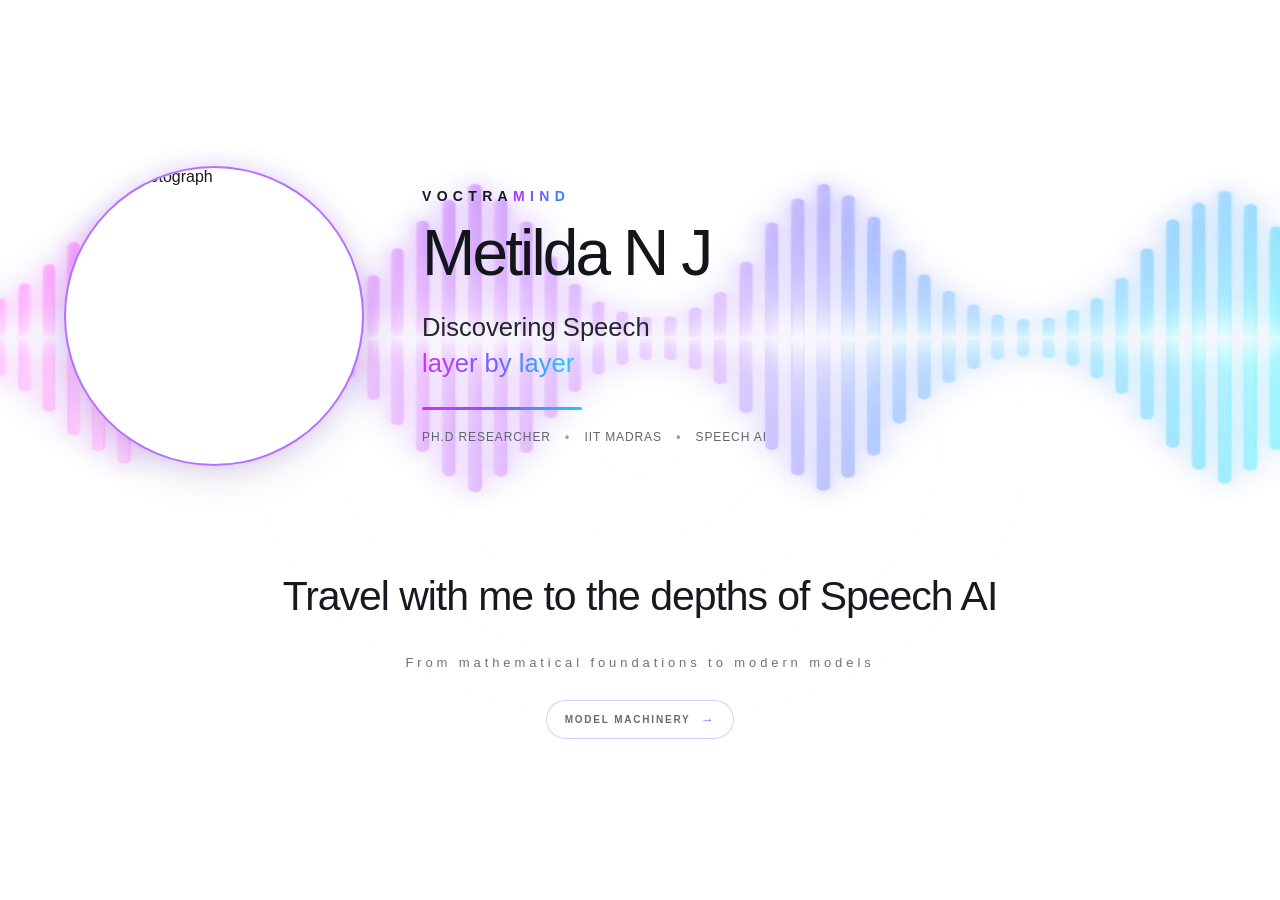
==== index.html @ 3eebdfd4 "Initial public website" ====
<!DOCTYPE html>
<html lang="en">
<head>
  <meta charset="UTF-8">
  <meta name="viewport" content="width=device-width, initial-scale=1.0">
  <title>VoctraMind — Speech AI</title>
  <link rel="stylesheet" href="style.css">
</head>

<body>
<main class="hero">

  <!-- Animated waveform background -->
  <div class="wave-layer" aria-hidden="true">
    <img src="wave_background.png" id="wave" alt="">
  </div>

  <!-- Soft white veil keeps text/portrait readable -->
  <div class="wave-soften" aria-hidden="true"></div>

  <div class="hero-content">

    <section class="identity">
      <div class="profile-frame">
        <img src="profile.jpg" alt="Profile photograph">
      </div>

      <div class="identity-copy">
        <div class="brand">VOCTRA<span>MIND</span></div>

        <h1>Metilda N J</h1>

        <p class="description">
          Discovering Speech<br>
	  <span>layer by layer</span>
          
        </p>

        <div class="gradient-line"></div>

        <p class="tags">
          PH.D RESEARCHER
          <b>•</b>
          IIT MADRAS
          <b>•</b>
          SPEECH AI
        </p>
      </div>
    </section>

    <section class="personal">
      <div class="personal-line">
        Travel with me to the depths of Speech AI <span></span>
      </div>

      <div class="roles">
        <span>From mathematical foundations to modern models</span>
      </div>

      <div class="hero-separator"></div>

    </section>

    <div class="hero-entry-buttons">
       <a href="mechanics.html" class="mechanics-button">
        MODEL MACHINERY <span>→</span>
      </a>


    </div>  

  </div>
</main>


<script src="script.js"></script>
</body>
</html>
---- style.css ----
*{box-sizing:border-box}

html,body{
  margin:0;
  min-height:100%;
  background:#fff;
}

body{
  color:#171821;
  font-family:Arial,Helvetica,sans-serif;
  overflow-x:hidden;
}

.hero{
  min-height:100vh;
  position:relative;
  overflow:hidden;
  background:#fff;
  padding:60px 0 55px;
}

/* =========================
   LIVING WAVEFORM
========================= */

.wave-layer{
  position:absolute;
  z-index:0;
  left:-9%;
  top:4%;
  width:118%;
  height:67vh;
  min-height:0;
  max-height:none;
  display:flex;
  align-items:center;
  justify-content:center;
  pointer-events:none;
  transform-origin:center center;
  will-change:transform,opacity;
}

.wave-layer img{
  display:block;

  width:100%;
  height:auto;

  max-width:none;

  transform:scaleY(0.70);
  transform-origin:center center;

  will-change:transform,filter;
}


.wave-soften{
  position:absolute;
  z-index:1;
  inset:0;
  pointer-events:none;
  background:
    radial-gradient(
      ellipse at center,
      rgba(255,255,255,.02) 0%,
      rgba(255,255,255,.00) 48%,
      rgba(255,255,255,.08) 100%
    );
}

/* =========================
   CONTENT
========================= */

.hero-content{
  width:min(1180px,90vw);
  min-height:calc(100vh - 115px);
  margin:0 auto;
  position:relative;
  z-index:5;
  display:flex;
  flex-direction:column;
  justify-content:center;
}

.identity{
  display:flex;
  align-items:center;
  gap:58px;
}

.profile-frame{
  width:300px;
  height:300px;
  flex:0 0 300px;
  border-radius:50%;
  overflow:hidden;
  background:#fff;
  border:2px solid rgba(154,57,255,.72);
  box-shadow:
    0 12px 38px rgba(55,45,110,.13),
    0 0 22px rgba(167,77,255,.20);
}

.profile-frame img{
  display:block;
  width:100%;
  height:100%;
  object-fit:cover;
  object-position:center 20%;
  border-radius:50%;
}

.identity-copy{
  max-width:700px;
}

.brand{
  margin-bottom:18px;
  font-size:14px;
  font-weight:700;
  letter-spacing:.38em;
  color:#171821;
}

.brand span{
  background:linear-gradient(90deg,#a735ff,#278fff);
  -webkit-background-clip:text;
  background-clip:text;
  color:transparent;
}

h1{
  margin:0;
  font-size:clamp(42px,5vw,68px);
  line-height:.98;
  font-weight:500;
  letter-spacing:-.045em;
  color:#14151b;
}

.description{
  margin:25px 0 0;
  font-size:clamp(20px,2vw,27px);
  line-height:1.4;
  color:#25262d;
}

.description span {
    background: linear-gradient(
        90deg,
        #d32dff,
        #6d65ff,
        #19cfff
    );

    -webkit-background-clip: text;
    background-clip: text;

    color: transparent;
}

.gradient-line{
  width:160px;
  height:3px;
  margin-top:26px;
  border-radius:3px;
  background:linear-gradient(90deg,#d32dff,#6d65ff,#19cfff);
}

.tags{
  margin:20px 0 0;
  font-size:12px;
  font-weight:500;
  letter-spacing:.075em;
  color:#62646d;
}

.tags b{
  margin:0 10px;
  color:#9a9ba3;
}

/* =========================
   PERSONAL
========================= */

.personal{
  margin-top:100px;
  text-align:center;
}

.personal-line{
  font-size:clamp(28px,3.2vw,43px);
  line-height:1.2;
  letter-spacing:-.025em;
  color:#181920;
}

.personal-line span{
  color:#f04491;
  font-size:1.15em;
}

.roles{
  display:flex;
  justify-content:center;
  align-items:center;
  gap:22px;
  margin-top:32px;
  font-size:13px;
  letter-spacing:.30em;
  color:#70727c;
}

.roles i{
  font-style:normal;
  color:#9a9ba3;
}



/* =========================
   HERO ENTRY BUTTONS
========================= */

.hero-entry-buttons{
  display:flex;
  justify-content:center;
  align-items:center;
  gap:12px;
  margin-top:30px;
}

.about-button,
.discover-button,.mechanics-button{
  display:inline-flex;
  align-items:center;
  gap:10px;

  padding:11px 18px;

  border:1px solid rgba(109,101,255,.20);
  border-radius:999px;

  background:rgba(255,255,255,.52);

  color:#686a75;
  text-decoration:none;

  font-size:10px;
  font-weight:600;
  letter-spacing:.18em;

  transition:
    color .25s ease,
    border-color .25s ease,
    box-shadow .25s ease,
    transform .25s ease;
}

.about-button span,
.discover-button span,.mechanics-button span{
  font-size:13px;

  background:linear-gradient(
    90deg,
    #d32dff,
    #6d65ff,
    #19cfff
  );

  -webkit-background-clip:text;
  background-clip:text;
  color:transparent;
}

.about-button:hover,
.discover-button:hover,.mechanics-button:hover{
  color:#555762;
  border-color:rgba(109,101,255,.38);
  box-shadow:0 0 22px rgba(109,101,255,.10);
  transform:translateY(-1px);
}

.discover-button{
  border-color:rgba(109,101,255,.30);
}
.mechanics-button{
  border-color:rgba(109,101,255,.30);
}

@media(max-width:800px){
  .hero-entry-buttons{
    flex-wrap:wrap;
    gap:10px;
  }
}



















/* =========================
   MOBILE
========================= */

@media(max-width:800px){
  .about-section{
    width:88vw;
    padding:90px 0 110px;
  }

  .about-section h2{
    margin-bottom:32px;
  }

  .about-section p{
    font-size:16px;
    line-height:1.75;
  }

  .hero{padding:40px 0 45px}

  .hero-content{
    width:90vw;
    min-height:auto;
  }

  .wave-layer{
    left:-38%;
    width:176%;
    height:55vh;
    min-height:300px;
    opacity:.7;
  }

  .identity{
    flex-direction:column;
    align-items:center;
    text-align:center;
    gap:30px;
  }

  .profile-frame{
    width:210px;
    height:210px;
    flex-basis:210px;
  }

  .identity-copy{max-width:100%}

  h1{font-size:38px}

  .gradient-line{
    margin-left:auto;
    margin-right:auto;
  }

  .tags{line-height:2}

  .personal{margin-top:75px}

  .roles{
    flex-wrap:wrap;
    gap:12px;
    letter-spacing:.20em;
  }

  .network{
    opacity:.30;
    transform:scale(.72);
  }

  .network-left{left:-55px}
  .network-right{right:-55px}
}

@media(prefers-reduced-motion:reduce){
  .wave-layer,
  .network{
    animation:none!important;
  }
}
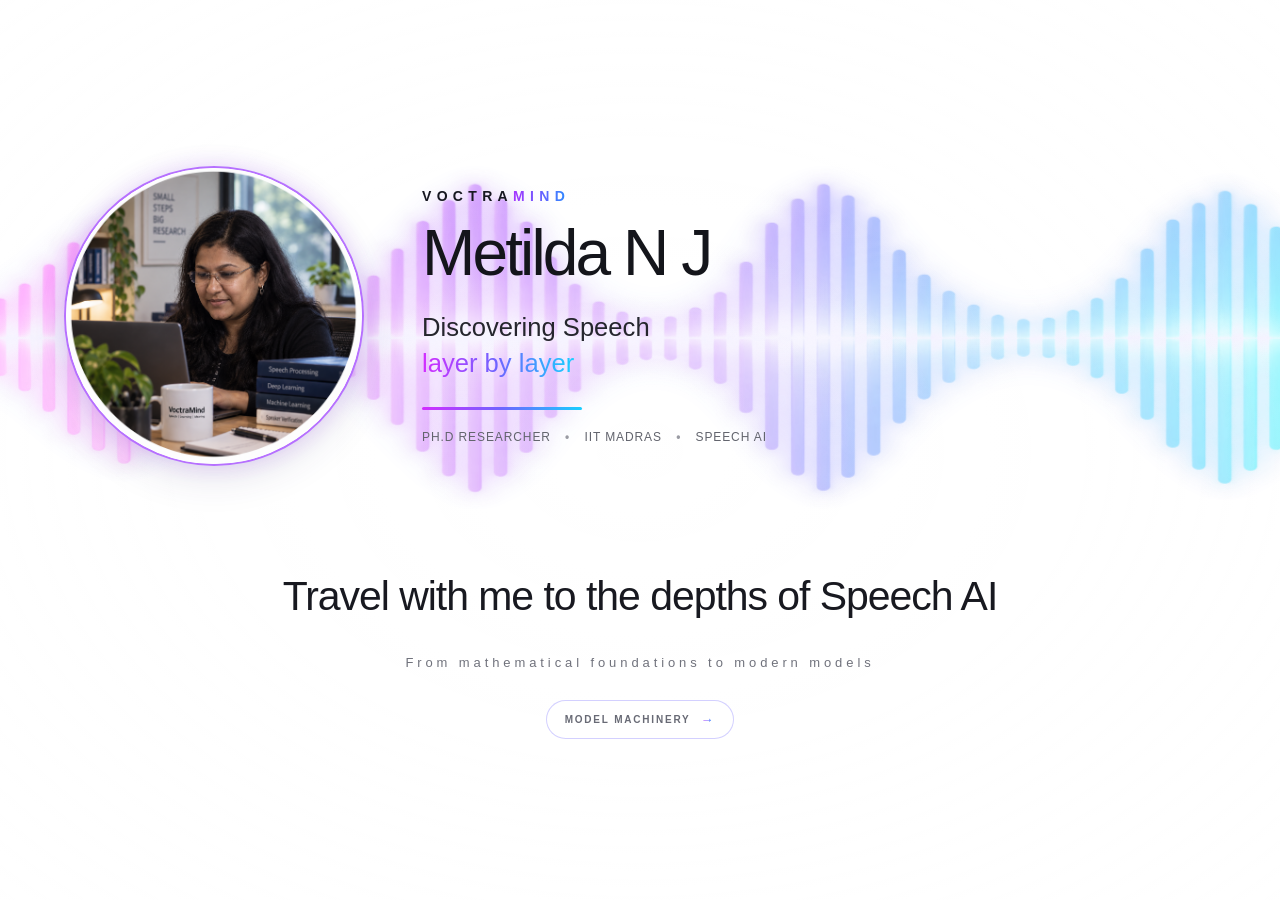
==== commit 368087ff: "my_photo_updated" ====
--- a/index.html
+++ b/index.html
@@ -22,7 +22,7 @@
 
     <section class="identity">
       <div class="profile-frame">
-        <img src="profile.jpg" alt="Profile photograph">
+        <img src="my_photo.png" alt="Profile photograph">
       </div>
 
       <div class="identity-copy">
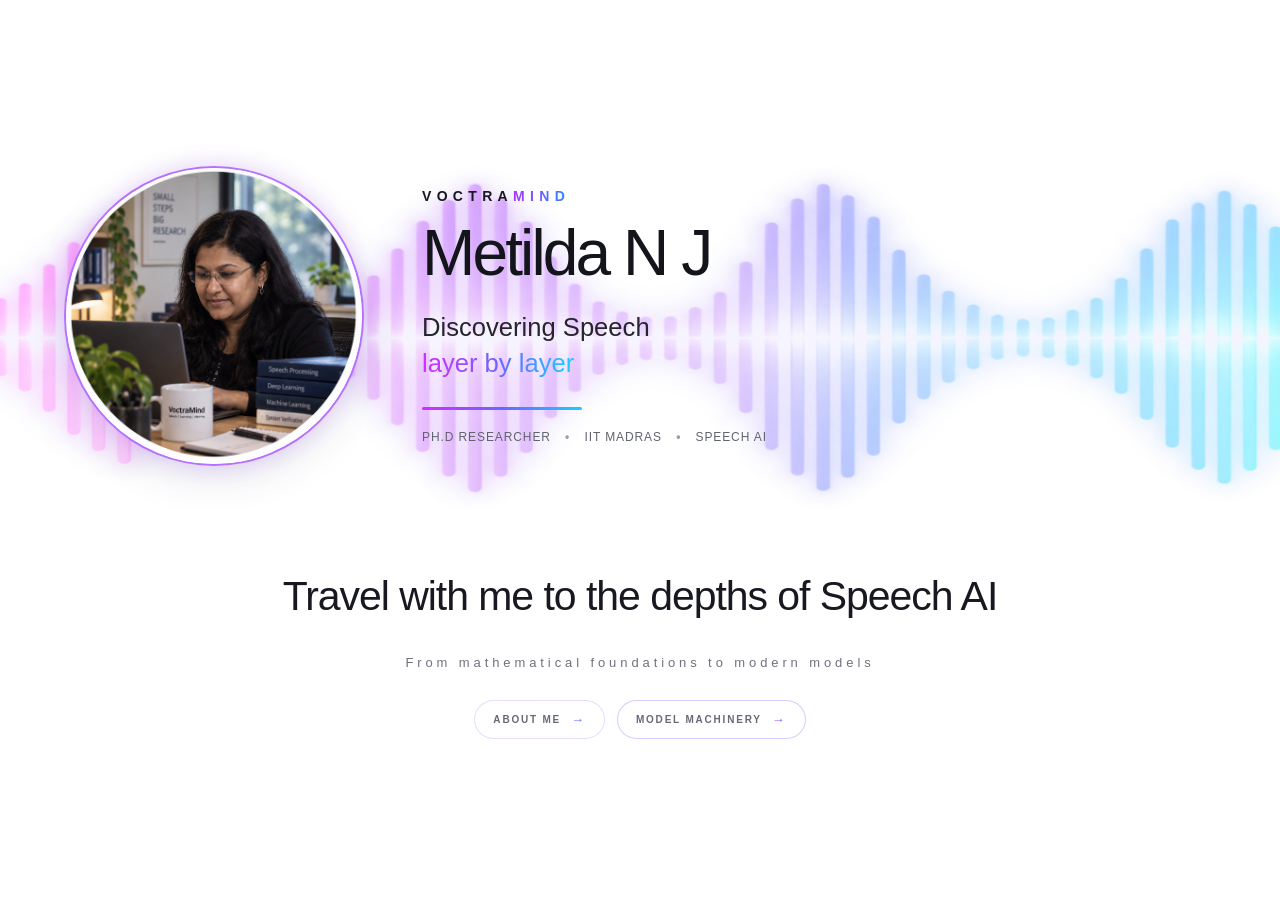
==== commit a1ea7af8: "about me and font styling and constellation actual" ====
--- a/index.html
+++ b/index.html
@@ -62,9 +62,15 @@
     </section>
 
     <div class="hero-entry-buttons">
+       <a href="about.html" class="about-button">
+        ABOUT ME <span>→</span>
+      </a>
+
        <a href="mechanics.html" class="mechanics-button">
         MODEL MACHINERY <span>→</span>
       </a>
+
+
 
 
     </div>  
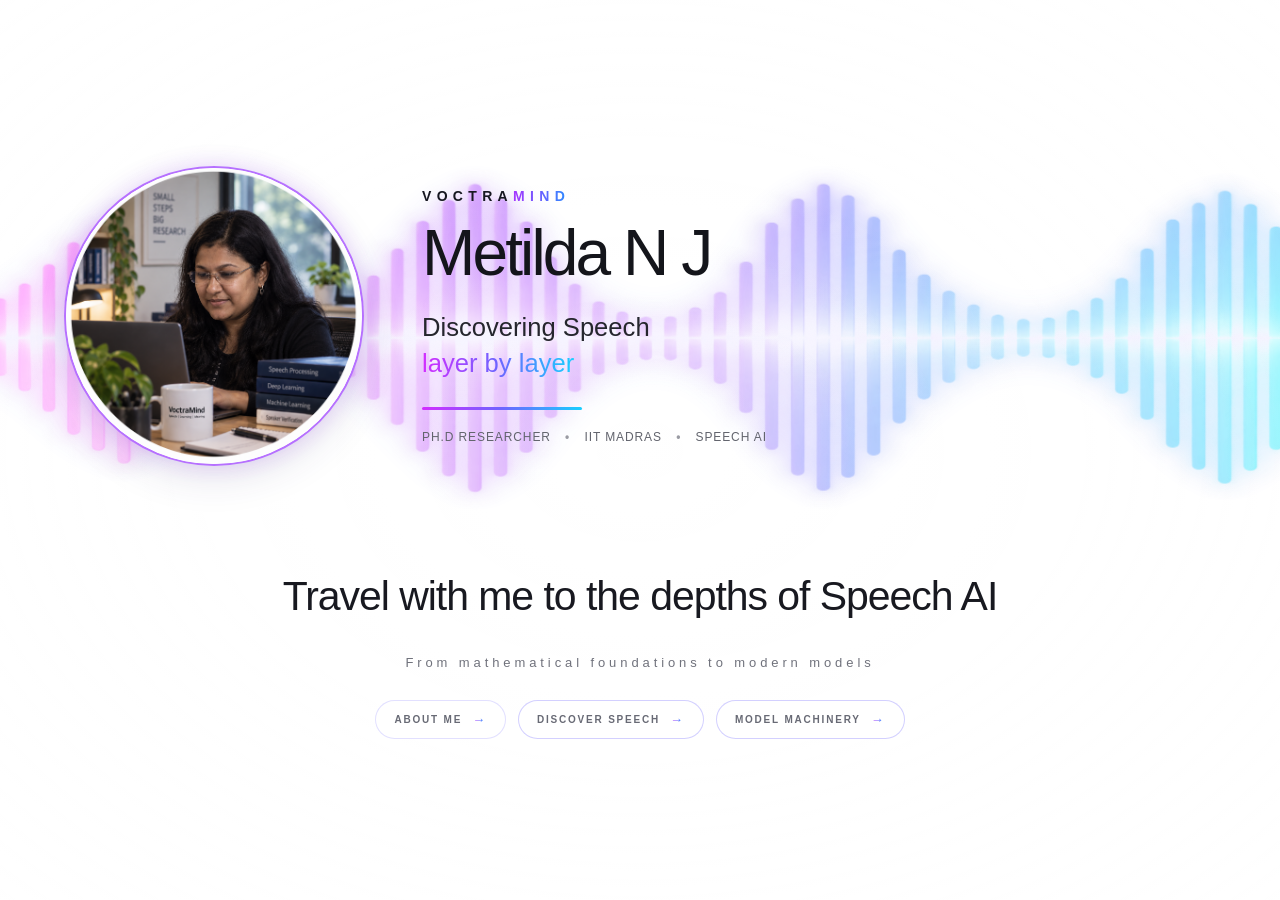
==== commit ab73e11c: "comics_started" ====
--- a/index.html
+++ b/index.html
@@ -66,6 +66,12 @@
         ABOUT ME <span>→</span>
       </a>
 
+      <a href="discover-speech.html" class="mechanics-button">
+        DISCOVER SPEECH
+        <span>→</span>
+      </a>
+
+
        <a href="mechanics.html" class="mechanics-button">
         MODEL MACHINERY <span>→</span>
       </a>
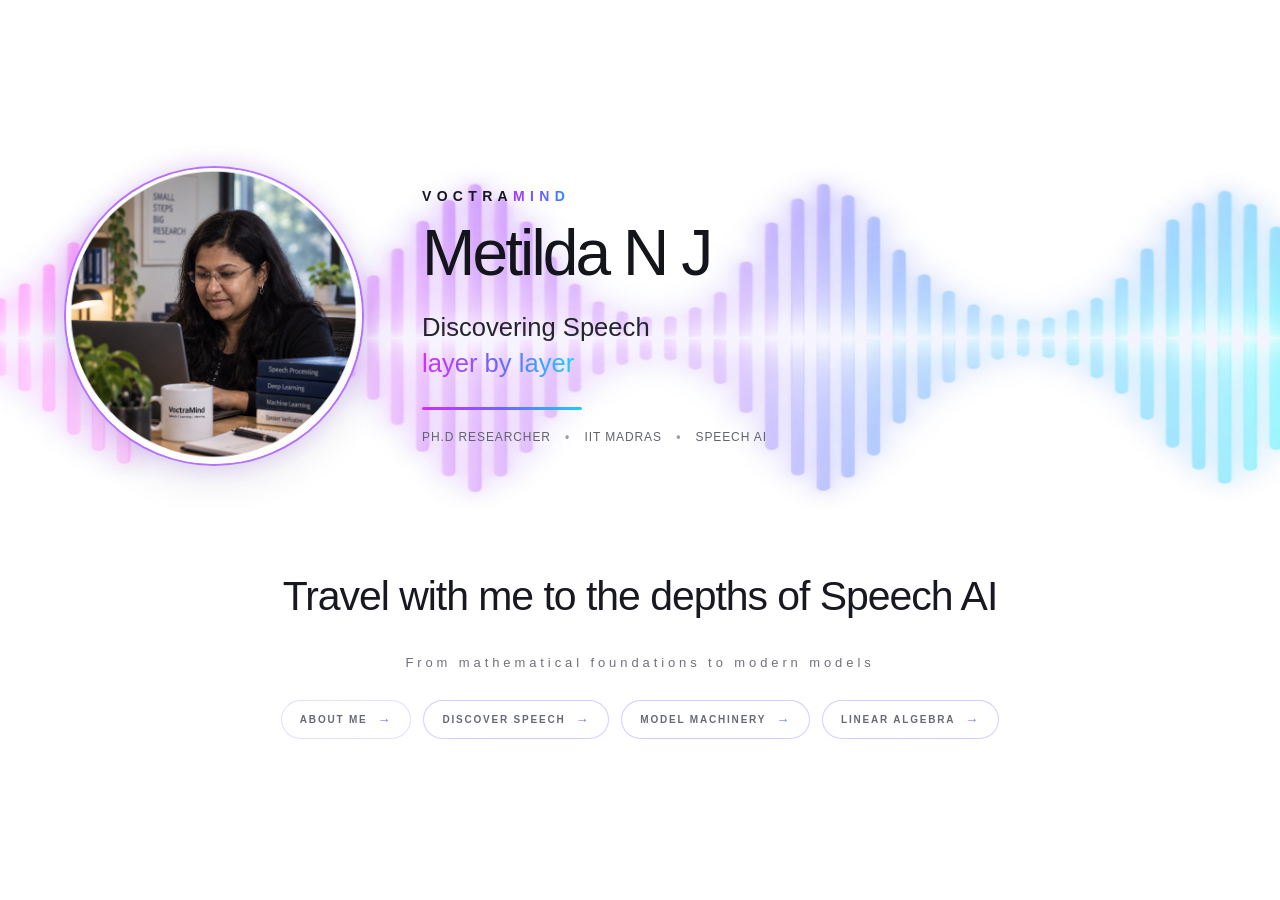
==== commit d8d9e4df: "lin_alg" ====
--- a/index.html
+++ b/index.html
@@ -66,7 +66,7 @@
         ABOUT ME <span>→</span>
       </a>
 
-      <a href="discover-speech.html" class="mechanics-button">
+      <a href="discover.html" class="mechanics-button">
         DISCOVER SPEECH
         <span>→</span>
       </a>
@@ -75,6 +75,11 @@
        <a href="mechanics.html" class="mechanics-button">
         MODEL MACHINERY <span>→</span>
       </a>
+
+      <a href="linear-algebra.html" class="mechanics-button">
+        LINEAR ALGEBRA <span>→</span>
+      </a>
+
 
 
 
